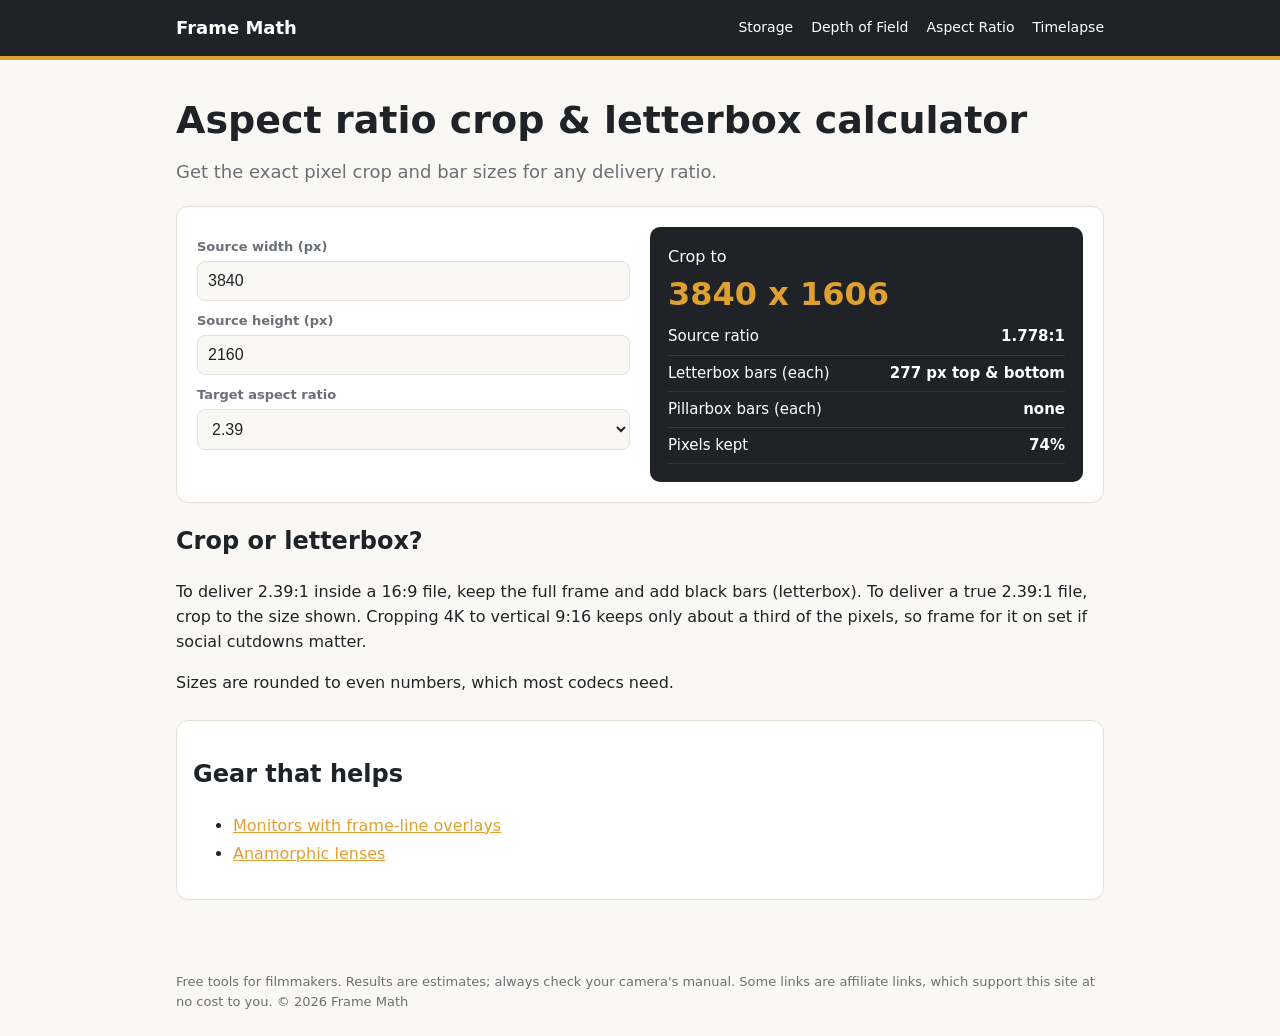
==== aspect-ratio-crop-calculator.html @ 6d0e5d5e "Launch Frame Math: free filmmaker calculators Co-Authored-By: Claude Opus 5.5 <noreply@anthropic.com" ====
<!doctype html><html lang="en"><head><meta charset="utf-8"><meta name="viewport" content="width=device-width,initial-scale=1">
<title>Aspect Ratio Crop & Letterbox Calculator (2.39, 1.85, 9:16, 4:5)</title><meta name="description" content="Find the exact crop size and letterbox bars to reframe any resolution to 2.39:1, 1.85:1, 9:16 vertical, 4:5 and more."><link rel="canonical" href="https://infoneverplay-arch.github.io/Tess/aspect-ratio-crop-calculator.html"><link rel="stylesheet" href="style.css">
<script type="application/ld+json">{"@context": "https://schema.org", "@type": "WebApplication", "name": "Aspect ratio crop & letterbox calculator", "url": "https://infoneverplay-arch.github.io/Tess/aspect-ratio-crop-calculator.html", "applicationCategory": "MultimediaApplication", "offers": {"@type": "Offer", "price": "0", "priceCurrency": "USD"}}</script></head><body><header><nav class="nav"><a class="brand" href="index.html">Frame Math</a><a href="recording-time-calculator.html">Storage</a><a href="depth-of-field-calculator.html">Depth of Field</a><a href="aspect-ratio-crop-calculator.html">Aspect Ratio</a><a href="timelapse-calculator.html">Timelapse</a></nav></header>
<main><h1>Aspect ratio crop & letterbox calculator</h1><p class="lead">Get the exact pixel crop and bar sizes for any delivery ratio.</p><div class="tool"><div>
<label>Source width (px)</label><input id="w" type="number" value="3840"><label>Source height (px)</label><input id="h" type="number" value="2160">
<label>Target aspect ratio</label><select id="r"><option>2.39</option><option>2.35</option><option>2.00</option><option>1.85</option><option>1.78</option><option>1.66</option><option>1.33</option><option>1.00</option><option value="0.8">0.80 (4:5 Instagram)</option><option value="0.5625">0.5625 (9:16 vertical)</option></select>
</div><div class="out"><div>Crop to</div><div class="big" id="crop">-</div>
<div class="row"><span>Source ratio</span><b id="sr">-</b></div><div class="row"><span>Letterbox bars (each)</span><b id="lb">-</b></div>
<div class="row"><span>Pillarbox bars (each)</span><b id="pb">-</b></div><div class="row"><span>Pixels kept</span><b id="pk">-</b></div></div></div><article><h2>Crop or letterbox?</h2><p>To deliver 2.39:1 inside a 16:9 file, keep the full frame and add black bars (letterbox). To deliver a true 2.39:1 file, crop to the size shown. Cropping 4K to vertical 9:16 keeps only about a third of the pixels, so frame for it on set if social cutdowns matter.</p><p>Sizes are rounded to even numbers, which most codecs need.</p></article><section class="gear"><h2>Gear that helps</h2><ul><li><a href="https://www.amazon.com/s?k=on+camera+monitor+5+inch" rel="sponsored nofollow" target="_blank">Monitors with frame-line overlays</a></li><li><a href="https://www.amazon.com/s?k=anamorphic+lens" rel="sponsored nofollow" target="_blank">Anamorphic lenses</a></li></ul></section></main>
<footer>Free tools for filmmakers. Results are estimates; always check your camera's manual. Some links are affiliate links, which support this site at no cost to you. &copy; 2026 Frame Math</footer>
<script>const $=i=>document.getElementById(i);const ev=x=>Math.round(x/2)*2;
function calc(){const w=+$("w").value,h=+$("h").value,r=+$("r").value;if(!w||!h)return;const sr=w/h;let cw=w,ch=h;
if(r>sr){ch=ev(w/r)}else{cw=ev(h*r)}$("crop").textContent=cw+" x "+ch;$("sr").textContent=sr.toFixed(3)+":1";
$("lb").textContent=ch<h?(h-ch)/2+" px top & bottom":"none";$("pb").textContent=cw<w?(w-cw)/2+" px left & right":"none";$("pk").textContent=Math.round(cw*ch/(w*h)*100)+"%"}
document.querySelectorAll("input,select").forEach(e=>e.oninput=calc);calc();</script></body></html>
---- style.css ----
:root{--ink:#1f2328;--amber:#e0a030;--bg:#faf8f4;--card:#fff;--muted:#6b6f76;--line:#e3dfd6;--txt:#1f2328}
@media (prefers-color-scheme:dark){:root{--bg:#15181c;--card:#1f2328;--muted:#a3a7ae;--line:#33383f;--txt:#eceae6}}
*{box-sizing:border-box}body{margin:0;font-family:Inter,system-ui,-apple-system,Segoe UI,Roboto,sans-serif;background:var(--bg);color:var(--txt);line-height:1.55}
a{color:var(--amber)}header{background:#1f2328;border-bottom:4px solid var(--amber)}
.nav{max-width:960px;margin:auto;padding:14px 16px;display:flex;gap:18px;flex-wrap:wrap;align-items:center}
.nav a{color:#fff;text-decoration:none;font-size:14px}.nav .brand{font-weight:800;font-size:18px;margin-right:auto}
main{max-width:960px;margin:auto;padding:24px 16px}h1{font-size:clamp(26px,5vw,38px);margin:.2em 0}
.lead{color:var(--muted);font-size:18px;margin-top:0}
.tool{background:var(--card);border:1px solid var(--line);border-radius:12px;padding:20px;display:grid;grid-template-columns:repeat(auto-fit,minmax(240px,1fr));gap:20px;margin:20px 0}
label{display:block;font-size:13px;font-weight:600;color:var(--muted);margin:10px 0 4px}
input,select{width:100%;padding:10px;border:1px solid var(--line);border-radius:8px;font-size:16px;background:var(--bg);color:var(--txt)}
.out{background:#1f2328;color:#fff;border-radius:10px;padding:18px}.out .big{font-size:32px;font-weight:800;color:var(--amber)}
.out .row{display:flex;justify-content:space-between;border-bottom:1px solid #33383f;padding:6px 0;font-size:15px;gap:10px}
.cards{display:grid;grid-template-columns:repeat(auto-fit,minmax(220px,1fr));gap:16px}
.card{background:var(--card);border:1px solid var(--line);border-radius:12px;padding:18px;text-decoration:none;color:var(--txt)}
.card h3{margin:.2em 0}.card p{color:var(--muted);margin:0;font-size:14px}
.gear,.cta{border:1px solid var(--line);border-radius:12px;padding:16px;margin:24px 0;background:var(--card)}
.cta{border-color:var(--amber)}.gear li{margin:4px 0}
footer{max-width:960px;margin:auto;padding:24px 16px;color:var(--muted);font-size:13px}
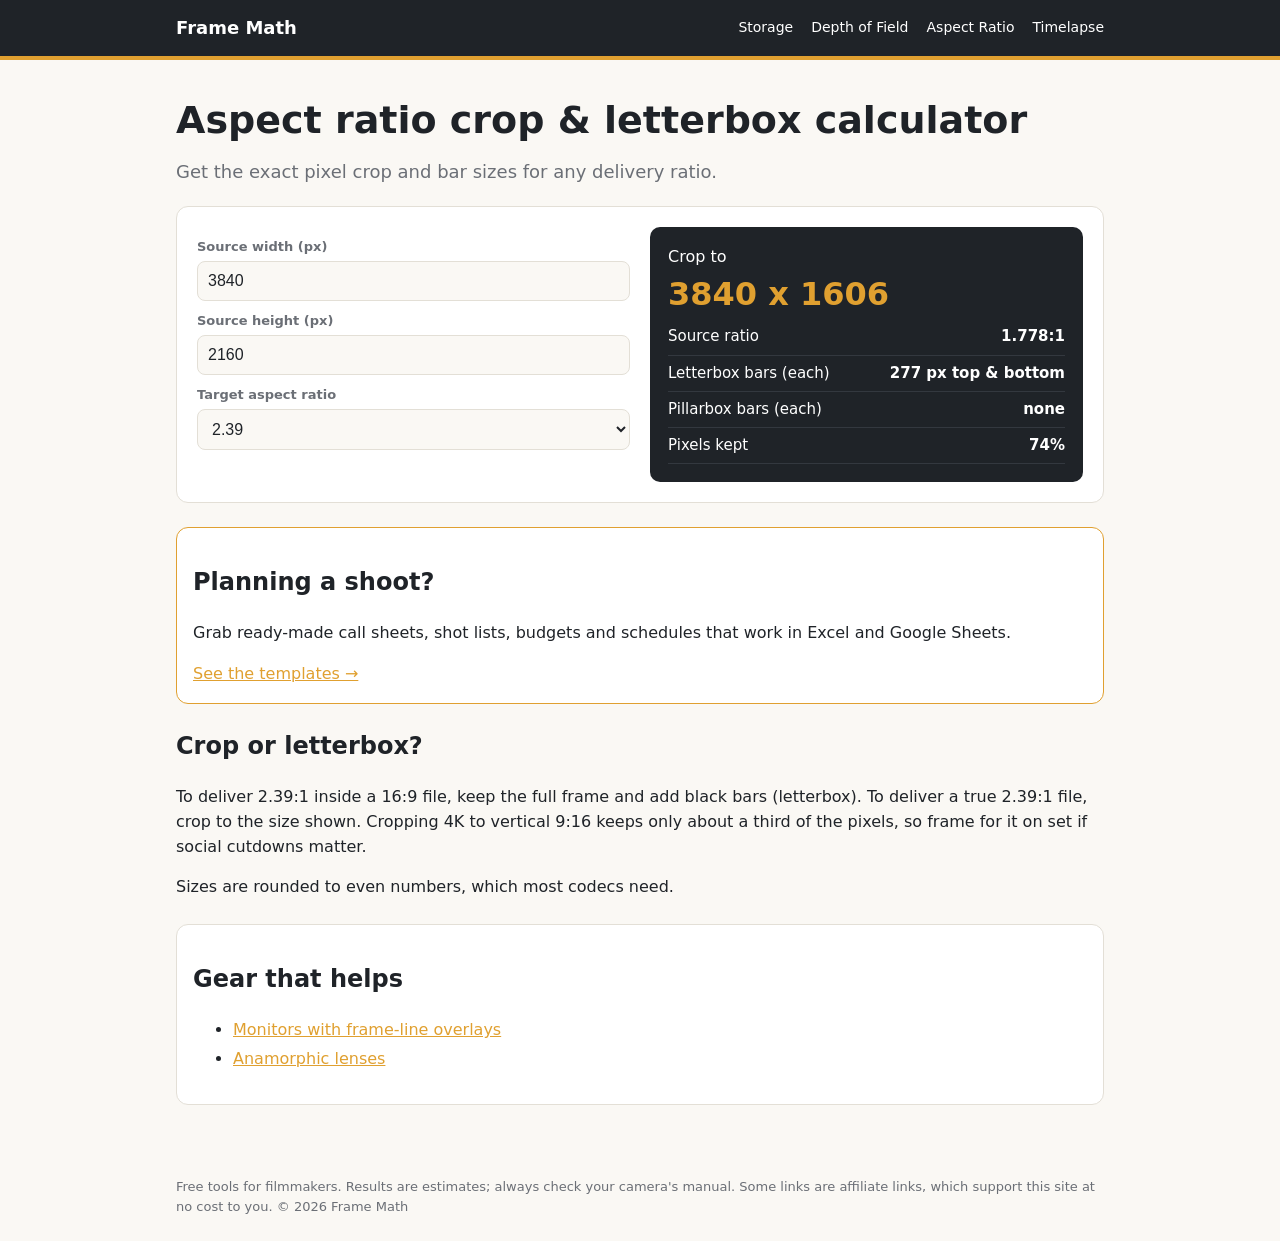
==== commit ecb8ae82: "Link the FrameMathStudio Etsy shop Co-Authored-By: Claude Opus 5.5 <noreply@anthropic.com> Claude-Se" ====
--- a/aspect-ratio-crop-calculator.html
+++ b/aspect-ratio-crop-calculator.html
@@ -6,7 +6,7 @@
 <label>Target aspect ratio</label><select id="r"><option>2.39</option><option>2.35</option><option>2.00</option><option>1.85</option><option>1.78</option><option>1.66</option><option>1.33</option><option>1.00</option><option value="0.8">0.80 (4:5 Instagram)</option><option value="0.5625">0.5625 (9:16 vertical)</option></select>
 </div><div class="out"><div>Crop to</div><div class="big" id="crop">-</div>
 <div class="row"><span>Source ratio</span><b id="sr">-</b></div><div class="row"><span>Letterbox bars (each)</span><b id="lb">-</b></div>
-<div class="row"><span>Pillarbox bars (each)</span><b id="pb">-</b></div><div class="row"><span>Pixels kept</span><b id="pk">-</b></div></div></div><article><h2>Crop or letterbox?</h2><p>To deliver 2.39:1 inside a 16:9 file, keep the full frame and add black bars (letterbox). To deliver a true 2.39:1 file, crop to the size shown. Cropping 4K to vertical 9:16 keeps only about a third of the pixels, so frame for it on set if social cutdowns matter.</p><p>Sizes are rounded to even numbers, which most codecs need.</p></article><section class="gear"><h2>Gear that helps</h2><ul><li><a href="https://www.amazon.com/s?k=on+camera+monitor+5+inch" rel="sponsored nofollow" target="_blank">Monitors with frame-line overlays</a></li><li><a href="https://www.amazon.com/s?k=anamorphic+lens" rel="sponsored nofollow" target="_blank">Anamorphic lenses</a></li></ul></section></main>
+<div class="row"><span>Pillarbox bars (each)</span><b id="pb">-</b></div><div class="row"><span>Pixels kept</span><b id="pk">-</b></div></div></div><section class="cta"><h2>Planning a shoot?</h2><p>Grab ready-made call sheets, shot lists, budgets and schedules that work in Excel and Google Sheets.</p><a href="https://www.etsy.com/shop/FrameMathStudio" target="_blank">See the templates &rarr;</a></section><article><h2>Crop or letterbox?</h2><p>To deliver 2.39:1 inside a 16:9 file, keep the full frame and add black bars (letterbox). To deliver a true 2.39:1 file, crop to the size shown. Cropping 4K to vertical 9:16 keeps only about a third of the pixels, so frame for it on set if social cutdowns matter.</p><p>Sizes are rounded to even numbers, which most codecs need.</p></article><section class="gear"><h2>Gear that helps</h2><ul><li><a href="https://www.amazon.com/s?k=on+camera+monitor+5+inch" rel="sponsored nofollow" target="_blank">Monitors with frame-line overlays</a></li><li><a href="https://www.amazon.com/s?k=anamorphic+lens" rel="sponsored nofollow" target="_blank">Anamorphic lenses</a></li></ul></section></main>
 <footer>Free tools for filmmakers. Results are estimates; always check your camera's manual. Some links are affiliate links, which support this site at no cost to you. &copy; 2026 Frame Math</footer>
 <script>const $=i=>document.getElementById(i);const ev=x=>Math.round(x/2)*2;
 function calc(){const w=+$("w").value,h=+$("h").value,r=+$("r").value;if(!w||!h)return;const sr=w/h;let cw=w,ch=h;
